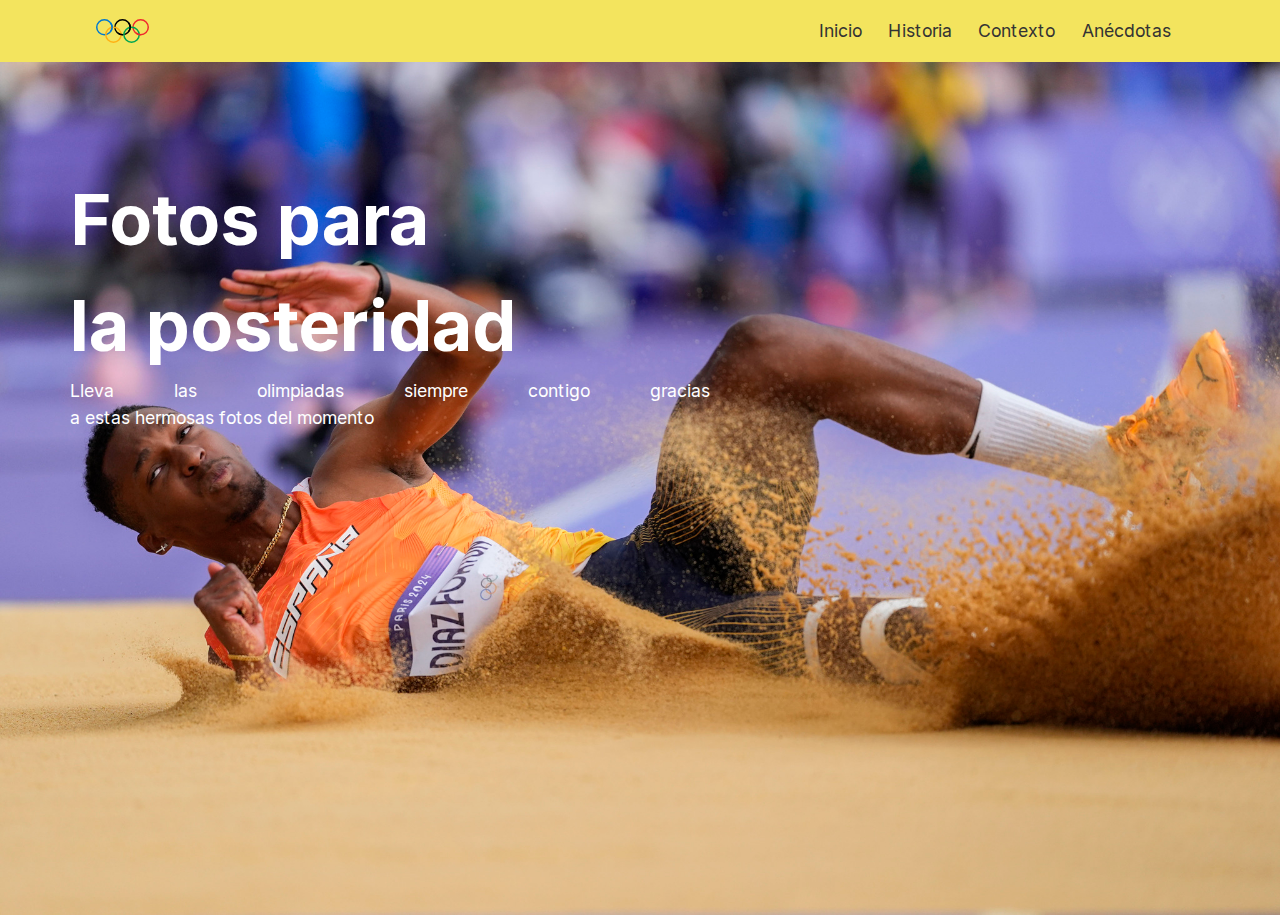
==== galeria.html @ 38e776f9 "a" ====
<!DOCTYPE html>
<html lang="es">

<head>

	<meta charset="utf-8">
	<meta name="viewport" content="width=device-width, initial-scale=1.0">

	<title>Tu empresa de control de plagas</title>
	<meta name="description" content="">

	<link href="./assets/img/favicon/favicon.svg" rel="icon">
	<link href="./assets/img/favicon/macos/favicon.png" rel="icon" type="image/png" sizes="32x32">
	<link href="./assets/img/favicon/macos/apple-touch-icon.png" rel="apple-touch-icon" sizes="180x180">

	<link href="./assets/fonts/public/inter/inter-regular.woff2" rel="preload" as="font" type="font/woff2" crossorigin>
	<link href="./assets/fonts/public/inter/inter-bold.woff2" rel="preload" as="font" type="font/woff2" crossorigin>

	<link href="./assets/css/common/reset.css" rel="preload stylesheet" as="style">
	<link href="./assets/css/common/fonts.css" rel="preload stylesheet" as="style">
	<link href="./assets/css/common/body.css" rel="preload stylesheet" as="style">
	<link href="./assets/css/common/layout.css" rel="preload stylesheet" as="style">
	<link href="./assets/css/common/main.css" rel="preload stylesheet" as="style">
	<link href="./assets/css/common/header.css" rel="preload stylesheet" as="style">
	<link href="./assets/css/galeria.css" rel="preload stylesheet" as="style">

</head>

<body>

	<!--
        MARK: HEADER
    -->

	<header>

		<a href="#main">Ir al contenido principal</a>

		<a href="./" tabindex="-1">
			<img src="./assets/img/logo-olimpiadas.svg" alt="">
		</a>

		<details>
			<summary aria-label="Menú de navegación">
				<svg viewBox="0 0 556 556">
					<path d="M0 277.66h555.187M0 30.91h555.187M0 525.844h555.187" />
				</svg>
				<svg viewBox="0 0 556 556">
					<path d="m24.336 24.336 506.648 506.648M530.984 24.336 24.336 530.984" />
				</svg>
			</summary>
		</details>

		<nav>
			<menu>
				<li><a href="./">Inicio</a></li>
				<li><a href="./historia.html">Historia</a></li>
				<li><a href="./quienes-somos.html">Contexto</a></li>
				<li><a href="./quienes-somos.html">Anécdotas</a></li>
			</menu>
		</nav>

	</header>

	<main id="main">

		<img src="./assets/img/galeria/private/original/arena.jpg" alt="">

		<div>

			<h2 id="mainRegion1">Fotos para la posteridad</h2>

			<p>Lleva las olimpiadas siempre contigo gracias a estas hermosas fotos del momento</p>

		</div>

	</main>

</body>

</html>
---- assets/css/common/fonts.css ----
@font-face {
	font-family: 'Inter';
	src: url('../../fonts/public/inter/inter-thin.woff2') format('woff2');
	font-weight: 100;
}

@font-face {
	font-family: 'Inter';
	src: url('../../fonts/public/inter/inter-extralight.woff2') format('woff2');
	font-weight: 200;
}

@font-face {
	font-family: 'Inter';
	src: url('../../fonts/public/inter/inter-light.woff2') format('woff2');
	font-weight: 300;
}

@font-face {
	font-family: 'Inter';
	src: url('../../fonts/public/inter/inter-regular.woff2') format('woff2');
}

@font-face {
	font-family: 'Inter';
	src: url('../../fonts/public/inter/inter-medium.woff2') format('woff2');
	font-weight: 500;
}

@font-face {
	font-family: 'Inter';
	src: url('../../fonts/public/inter/inter-semibold.woff2') format('woff2');
	font-weight: 600;
}

@font-face {
	font-family: 'Inter';
	src: url('../../fonts/public/inter/inter-bold.woff2') format('woff2');
	font-weight: bold;
}

@font-face {
	font-family: 'Inter';
	src: url('../../fonts/public/inter/inter-extrabold.woff2') format('woff2');
	font-weight: 800;
}

@font-face {
	font-family: 'Inter';
	src: url('../../fonts/public/inter/inter-black.woff2') format('woff2');
	font-weight: 900;
}
---- assets/css/common/body.css ----
html {
	--primary-bg: hsl(0, 0%, 95%);
	--secondary-bg: hsl(54, 86%, 66%);
	--background-text: hsl(from var(--secondary-bg) h calc(s) calc(l/1.25) / 1);
	--logo-color: #d6c278;
	--text: hsl(0, 0%, 20%);

	font: 1.1rem "Inter", sans-serif;
	color: var(--text);
	background-color: var(--primary-bg);
	scrollbar-color: var(--secondary-bg) var(--primary-bg);

	&:focus-visible {
		outline: var(--text) solid 4px;
	}

	:is(h1, h2, h3) {
		font-weight: bold;
		text-align: center;
		text-wrap: balance;
		hyphens: none;
		flex-basis: 100%;
		grid-column: 1/-1;
		column-span: all;
		/* line-height: initial; */
	}

	h2 {
		font-size: 1.35em;
	}

	li::marker {
		font-weight: bold;
	}

	strong {
		font-weight: bold;
	}

	@media screen and (541px <=width) {
		font-size: 1.25rem;

		h2 {
			font-size: 1.75em;
		}
	}

	@media screen and (925px <=width) {
		font-size: 1.1rem;

		h2 {
			font-size: 2em;
		}
	}

	@media screen and (1400px <=width) {
		font-size: 1.25rem;
	}

	@media screen and (1921px <=width) {
		font-size: 1vw;
	}
}
---- assets/css/common/layout.css ----
main {
	/* display: grid; */

	section {
		display: grid;
		gap: 2.5em 3.25em;
		padding: 2em 10vw;
		/* background-image: url('../../img/historia/private/original/ciudad-olimpia.jpg'); */
		/* border-bottom: 10px solid red; */
		/* box-shadow: 0 5px 5px 5px lightblue; */

		&:nth-of-type(odd) {
			/* background-color: hsl(42, 100%, 88%); */
			/* background-color: hsl(0, 0%, 95%); */
		}

		&:nth-of-type(even) {
			/* background-color: hsl(42, 100%, 94%); */
			/* background-color: hsl(0, 0%, 90%); */

		}
	}

	ul {
		display: grid;
		list-style: decimal inside;
		row-gap: 1em;
	}

	@media screen and (541px <=width) {
		/* padding: 6em 0; */
		/* gap: 6em 0; */

		ul {
			row-gap: 1.25em;
		}
	}

	@media screen and (925px <=width) {
		section {
			padding: 3em 7.5vw;
			grid-template-columns: repeat(3, 1fr);
		}
	}
}
---- assets/css/common/main.css ----
main {
	>div {
		position: relative;

		img {
			filter: brightness(50%);
		}
	}

	h1 {
		width: 100%;
		padding: 0 10vw;
		font-size: 1.75rem;
		color: var(--primary-bg);
		position: absolute;
		top: 50%;
		left: 50%;
		transform: translate(-50%, -50%);
		z-index: 1;
	}

	h3 {
		font-size: 1.25rem;
	}

	@media screen and (541px <=width) {
		h1 {
			font-size: 2.5rem;
			padding: 0 7.5vw;
		}
	}

	@media screen and (925px <=width) {
		h1 {
			font-size: 3.5rem;
		}

		h2 {
			text-align: left;
			/* display: inline-block; */
		}

		h3 {
			font-size: 1.5rem;
		}
	}
}
---- assets/css/common/header.css ----
header {
    position: sticky;
    top: 0;
    padding: 0.75rem 10vw;
    display: flex;
    justify-content: space-between;
    align-items: center;
    z-index: 2;
    background-color: var(--secondary-bg);
    /* box-shadow: 2px 2px 2px 2px rgb(226, 230, 173); */


    [href="#main"] {
        display: none;
    }

    >[href="./"] {
        width: 2rem;
        /* height: auto; */

        /* svg{
            width: 100%;
            height: auto;
        } */
    }

    >details {
        z-index: 2;
        width: 1.25rem;

        path {
            stroke: var(--text);
            stroke-width: 4rem;
        }

        &[open] {
            +nav {
                right: 0;
                visibility: initial;
            }

            svg {
                &:first-of-type {
                    display: none;
                }
            }
        }

        &:not([open]) {
            svg {
                &:last-of-type {
                    display: none;
                }
            }
        }

        summary {
            display: grid;

            &::-webkit-details-marker {
                display: none;
            }
        }
    }

    nav {
        position: fixed;
        top: 0;
        right: -100%;
        height: 100vh;
        padding-top: 4rem;
        background-color: inherit;
        visibility: hidden;
        transition-property: right, visibility;
        transition-duration: 0.7s;

        :is(summary, a) {
            padding: 0.35em 2em;
            display: list-item;
        }
    }

    @media screen and (541px <=width) {
        padding: 1.35rem 10vw;

        /* >[href="./"] {
            width: 2rem;
        } */

        >details {
            width: 1.5rem;
        }
    }

    @media screen and (925px <=width) {
        padding: 0.5rem 7.5vw;

        [href="#main"] {
            display: initial;
            position: absolute;
            top: -100%;

            &:focus {
                font-size: 1.5em;
                padding: 1em;
                top: 50vh;
                left: 50vw;
                transform: translate(-50%, -50%);
                background-color: inherit;
            }
        }

        >[href="./"] {
            width: 3rem;
        }

        >details {
            display: none;
        }

        nav {
            all: unset;

            menu {
                display: flex;
            }

            :is(summary, a) {
                padding: 0.5em 0.75em;
                transition: background-color 0.35s;
                border-radius: 0.2em;

                &:hover {
                    background-color: var(--background-text);
                }
            }

            ul {
                position: absolute;
                background-color: var(--secondary-bg);

                a {
                    padding: 0.5em 1em;
                }
            }
        }
    }
}
---- assets/css/galeria.css ----
main {
	@media screen and (925px <=width) {
		img {
			anchor-name: --img;
			/* height: 50%; */
		}

		div {
			max-width: 50%;
			font-size: 2em;
			color: white;
			position: absolute;
			position-anchor: --img;
			top: anchor(top);
			left: anchor(left);
			margin-left: 2em;
			margin-top: 3em;
		}

		p{
			font-size: 1rem;
			text-wrap: balance;
			hyphens: none;
		}


	}
}
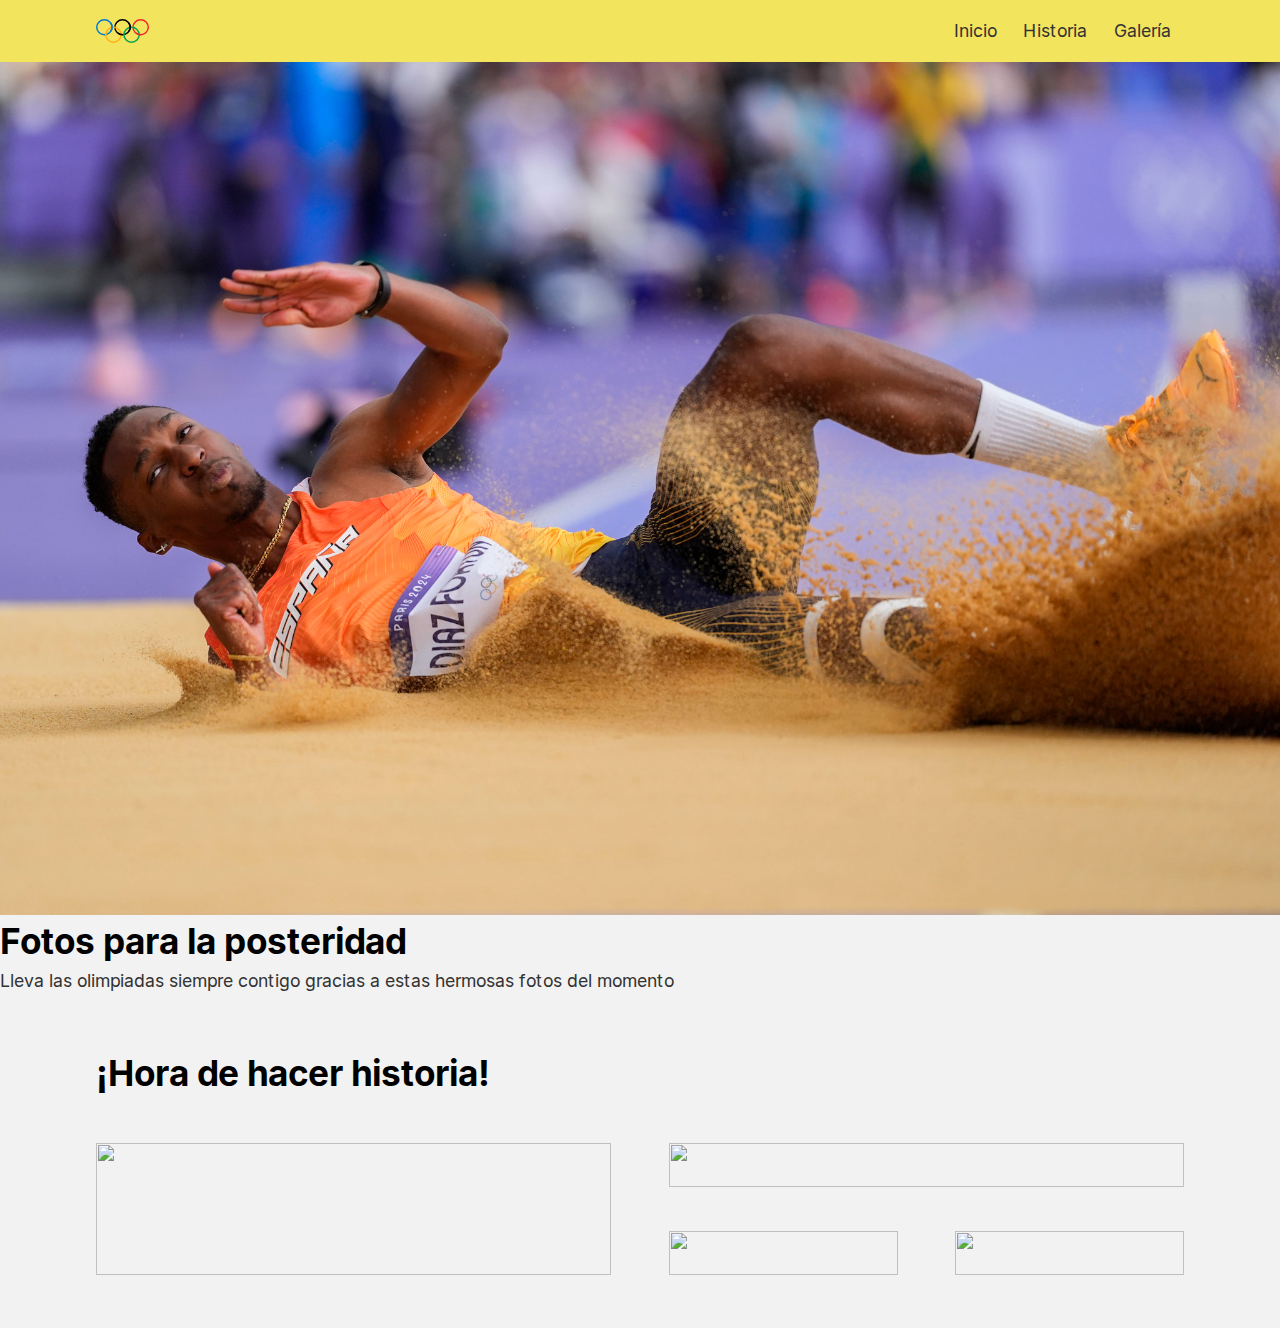
==== commit 70956f2d: "improvements" ====
--- a/galeria.html
+++ b/galeria.html
@@ -17,11 +17,11 @@
 	<link href="./assets/fonts/public/inter/inter-bold.woff2" rel="preload" as="font" type="font/woff2" crossorigin>
 
 	<link href="./assets/css/common/reset.css" rel="preload stylesheet" as="style">
-	<link href="./assets/css/common/fonts.css" rel="preload stylesheet" as="style">
-	<link href="./assets/css/common/body.css" rel="preload stylesheet" as="style">
-	<link href="./assets/css/common/layout.css" rel="preload stylesheet" as="style">
-	<link href="./assets/css/common/main.css" rel="preload stylesheet" as="style">
+	<link href="./assets/css/common/font-face.css" rel="preload stylesheet" as="style">
+	<link href="./assets/css/common/colors.css" rel="preload stylesheet" as="style">
+	<link href="./assets/css/common/text.css" rel="preload stylesheet" as="style">
 	<link href="./assets/css/common/header.css" rel="preload stylesheet" as="style">
+	<link href="./assets/css/common/main-layout.css" rel="preload stylesheet" as="style">
 	<link href="./assets/css/galeria.css" rel="preload stylesheet" as="style">
 
 </head>
@@ -55,8 +55,7 @@
 			<menu>
 				<li><a href="./">Inicio</a></li>
 				<li><a href="./historia.html">Historia</a></li>
-				<li><a href="./quienes-somos.html">Contexto</a></li>
-				<li><a href="./quienes-somos.html">Anécdotas</a></li>
+				<li><a href="./galeria.html">Galería</a></li>
 			</menu>
 		</nav>
 
@@ -74,6 +73,21 @@
 
 		</div>
 
+		<!--
+            MARK: SECTION 3
+        -->
+
+		<section aria-labelledby="mainRegion3">
+
+			<h2 id="mainRegion3">¡Hora de hacer historia!</h2>
+
+			<img src="./assets/img/inicio/private/aphoto/nadador.png" alt="">
+			<img src="./assets/img/inicio/private/aphoto/atleta.png" alt="">
+			<img src="./assets/img/inicio/private/aphoto/pesas.png" alt="">
+			<img src="./assets/img/inicio/private/aphoto/corredor.png" alt="">
+
+		</section>
+
 	</main>
 
 </body>
--- a/assets/css/common/font-face.css
+++ b/assets/css/common/font-face.css
@@ -0,0 +1,52 @@
+@font-face {
+	font-family: 'Inter';
+	src: url('../../fonts/public/inter/inter-thin.woff2') format('woff2');
+	font-weight: 100;
+}
+
+@font-face {
+	font-family: 'Inter';
+	src: url('../../fonts/public/inter/inter-extralight.woff2') format('woff2');
+	font-weight: 200;
+}
+
+@font-face {
+	font-family: 'Inter';
+	src: url('../../fonts/public/inter/inter-light.woff2') format('woff2');
+	font-weight: 300;
+}
+
+@font-face {
+	font-family: 'Inter';
+	src: url('../../fonts/public/inter/inter-regular.woff2') format('woff2');
+}
+
+@font-face {
+	font-family: 'Inter';
+	src: url('../../fonts/public/inter/inter-medium.woff2') format('woff2');
+	font-weight: 500;
+}
+
+@font-face {
+	font-family: 'Inter';
+	src: url('../../fonts/public/inter/inter-semibold.woff2') format('woff2');
+	font-weight: 600;
+}
+
+@font-face {
+	font-family: 'Inter';
+	src: url('../../fonts/public/inter/inter-bold.woff2') format('woff2');
+	font-weight: bold;
+}
+
+@font-face {
+	font-family: 'Inter';
+	src: url('../../fonts/public/inter/inter-extrabold.woff2') format('woff2');
+	font-weight: 800;
+}
+
+@font-face {
+	font-family: 'Inter';
+	src: url('../../fonts/public/inter/inter-black.woff2') format('woff2');
+	font-weight: 900;
+}--- a/assets/css/common/colors.css
+++ b/assets/css/common/colors.css
@@ -0,0 +1,32 @@
+html {
+	--primary-bg: hsl(0, 0%, 95%);
+	--secondary-bg: hsl(54, 86%, 66%);
+	--background-text: hsl(from var(--secondary-bg) h calc(s) calc(l/1.25) / 1);
+	--logo-color: #d6c278;
+	--text: hsl(0, 0%, 0%);
+	--text-light: hsl(0, 0%, 20%);
+
+	color: var(--text-light);
+	background-color: var(--primary-bg);
+	scrollbar-color: var(--secondary-bg) var(--primary-bg);
+}
+
+:focus-visible {
+	outline: var(--text) solid 4px;
+}
+
+h1 {
+	color: var(--primary-bg);
+}
+
+:is(h2, h3, strong) {
+	color: var(--text);
+}
+
+main {
+	>div {
+		img {
+			filter: brightness(50%);
+		}
+	}
+}--- a/assets/css/common/text.css
+++ b/assets/css/common/text.css
@@ -0,0 +1,70 @@
+html {
+	font: 1.1rem "Inter";
+
+	:is(h1, h2, h3) {
+		font-weight: bold;
+		text-align: center;
+		text-wrap: balance;
+		hyphens: none;
+		/* line-height: initial; */
+	}
+
+	h1 {
+		font-size: 2rem;
+	}
+
+	h2 {
+		font-size: 1.5rem;
+	}
+
+	h3 {
+		font-size: 1.25rem;
+	}
+
+	main {
+		ul {
+			list-style: decimal inside;
+		}
+	}
+
+	:is(li::marker, strong) {
+		font-weight: bold;
+	}
+
+	@media screen and (541px <=width) {
+		font-size: 1.25rem;
+
+		h1 {
+			font-size: 2.5rem;
+		}
+
+		h2 {
+			font-size: 1.75em;
+		}
+	}
+
+	@media screen and (925px <=width) {
+		font-size: 1.1rem;
+
+		h1 {
+			font-size: 3.5rem;
+		}
+
+		h2 {
+			font-size: 2em;
+			text-align: left;
+		}
+
+		h3 {
+			font-size: 1.5rem;
+		}
+	}
+
+	@media screen and (1400px <=width) {
+		font-size: 1.25rem;
+	}
+
+	@media screen and (1921px <=width) {
+		font-size: 1vw;
+	}
+}--- a/assets/css/common/header.css
+++ b/assets/css/common/header.css
@@ -9,19 +9,12 @@
     background-color: var(--secondary-bg);
     /* box-shadow: 2px 2px 2px 2px rgb(226, 230, 173); */
 
-
     [href="#main"] {
         display: none;
     }
 
     >[href="./"] {
         width: 2rem;
-        /* height: auto; */
-
-        /* svg{
-            width: 100%;
-            height: auto;
-        } */
     }
 
     >details {
@@ -74,7 +67,7 @@
         transition-property: right, visibility;
         transition-duration: 0.7s;
 
-        :is(summary, a) {
+        a {
             padding: 0.35em 2em;
             display: list-item;
         }
@@ -82,10 +75,6 @@
 
     @media screen and (541px <=width) {
         padding: 1.35rem 10vw;
-
-        /* >[href="./"] {
-            width: 2rem;
-        } */
 
         >details {
             width: 1.5rem;
@@ -125,7 +114,7 @@
                 display: flex;
             }
 
-            :is(summary, a) {
+            a {
                 padding: 0.5em 0.75em;
                 transition: background-color 0.35s;
                 border-radius: 0.2em;
@@ -134,15 +123,6 @@
                     background-color: var(--background-text);
                 }
             }
-
-            ul {
-                position: absolute;
-                background-color: var(--secondary-bg);
-
-                a {
-                    padding: 0.5em 1em;
-                }
-            }
         }
     }
 }--- a/assets/css/common/main-layout.css
+++ b/assets/css/common/main-layout.css
@@ -0,0 +1,49 @@
+main {
+	>div {
+		position: relative;
+	}
+
+	:is(h1, h2, h3) {
+		flex-basis: 100%;
+		grid-column: 1/-1;
+		column-span: all;
+	}
+
+	h1 {
+		width: 100%;
+		padding: 0 10vw;
+		position: absolute;
+		top: 50%;
+		left: 50%;
+		transform: translate(-50%, -50%);
+		z-index: 1;
+	}
+
+	section {
+		display: grid;
+		gap: 2.5em 3.25em;
+		padding: 2em 10vw;
+	}
+
+	ul {
+		display: grid;
+		row-gap: 1em;
+	}
+
+	@media screen and (541px <=width) {
+		h1 {
+			padding: 0 7.5vw;
+		}
+
+		ul {
+			row-gap: 1.25em;
+		}
+	}
+
+	@media screen and (925px <=width) {
+		section {
+			padding: 3em 7.5vw;
+			grid-template-columns: repeat(3, 1fr);
+		}
+	}
+}--- a/assets/css/galeria.css
+++ b/assets/css/galeria.css
@@ -1,8 +1,7 @@
 main {
 	@media screen and (925px <=width) {
-		img {
+		/* img {
 			anchor-name: --img;
-			/* height: 50%; */
 		}
 
 		div {
@@ -17,12 +16,44 @@
 			margin-top: 3em;
 		}
 
-		p{
+		p {
 			font-size: 1rem;
 			text-wrap: balance;
 			hyphens: none;
+		} */
+	}
+
+	@media screen and (925px <=width) {
+		section {
+			&:nth-of-type(1) {
+				grid-template-columns: repeat(4, 1fr);
+
+				grid-template-areas: "h2 h2 h2 h2"
+					"img1 img1 img2 img2"
+					"img1 img1 img2 img2"
+					"img1 img1 img3 img4"
+					"img1 img1 img3 img4";
+
+				img {
+					height: 100%;
+
+					&:nth-of-type(1) {
+						grid-area: img1;
+					}
+
+					&:nth-of-type(2) {
+						grid-area: img2;
+					}
+
+					&:nth-of-type(3) {
+						grid-area: img3;
+					}
+
+					&:nth-of-type(4) {
+						grid-area: img4;
+					}
+				}
+			}
 		}
-
-
 	}
 }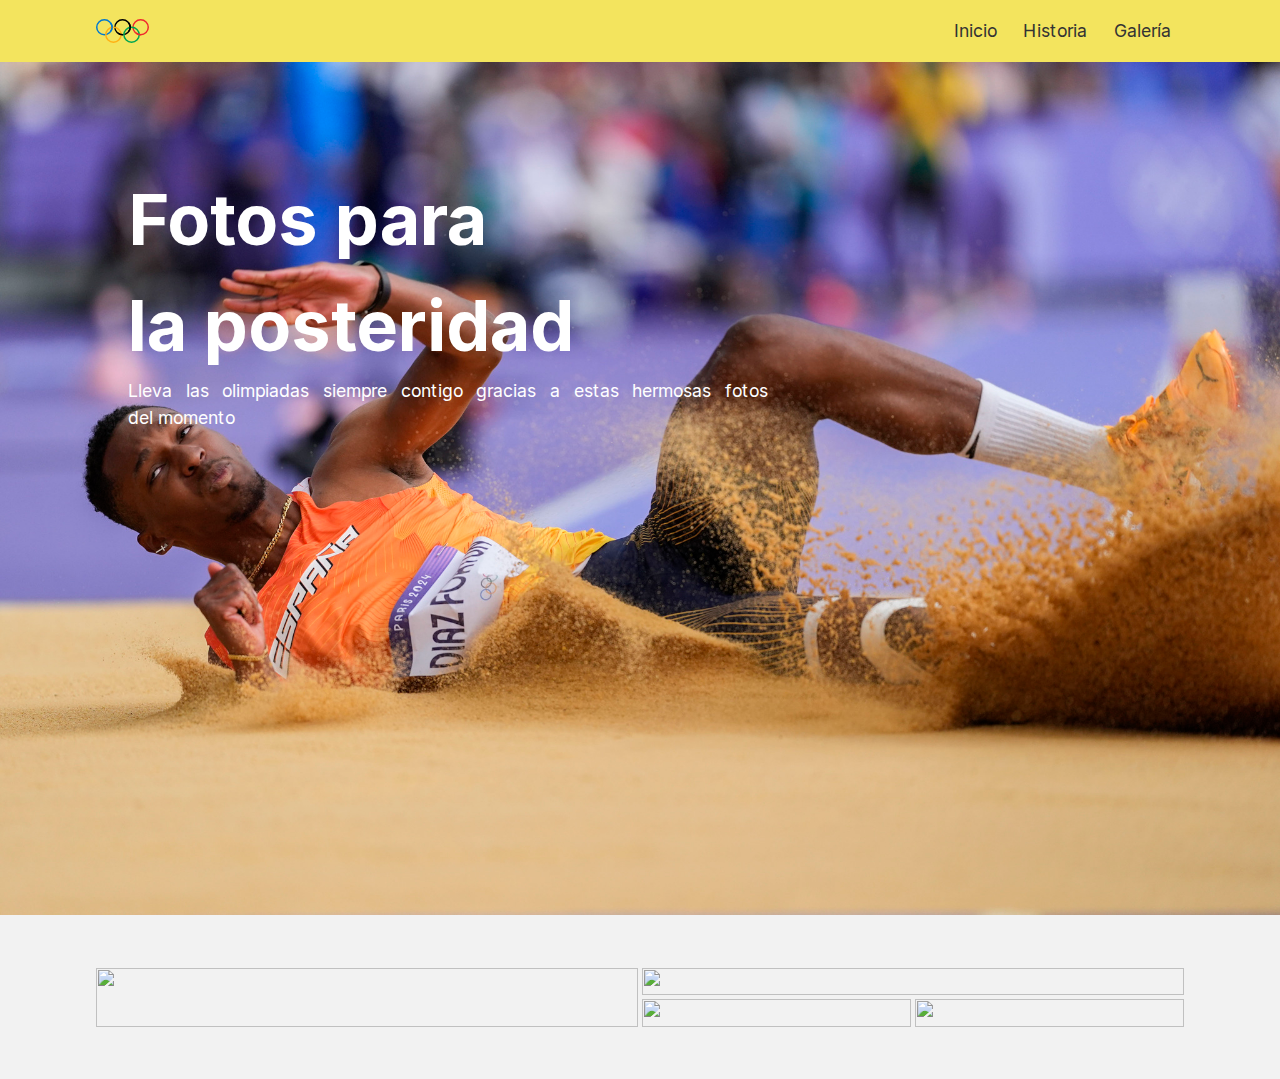
==== commit 892e3718: "fixed routes" ====
--- a/galeria.html
+++ b/galeria.html
@@ -74,17 +74,17 @@
 		</div>
 
 		<!--
-            MARK: SECTION 3
+            MARK: SECTION 1
         -->
 
-		<section aria-labelledby="mainRegion3">
+		<section aria-labelledby="mainRegion1">
 
-			<h2 id="mainRegion3">¡Hora de hacer historia!</h2>
+			<!-- <h2 id="mainRegion3">¡Hora de hacer historia!</h2> -->
 
-			<img src="./assets/img/inicio/private/aphoto/nadador.png" alt="">
-			<img src="./assets/img/inicio/private/aphoto/atleta.png" alt="">
-			<img src="./assets/img/inicio/private/aphoto/pesas.png" alt="">
-			<img src="./assets/img/inicio/private/aphoto/corredor.png" alt="">
+			<img src="./assets/img/galeria/private/aphoto/nadador.png" alt="">
+			<img src="./assets/img/galeria/private/aphoto/atleta.png" alt="">
+			<img src="./assets/img/galeria/private/aphoto/pesas.png" alt="">
+			<img src="./assets/img/galeria/private/aphoto/corredor.png" alt="">
 
 		</section>
 
--- a/assets/css/common/header.css
+++ b/assets/css/common/header.css
@@ -1,6 +1,4 @@
 header {
-    position: sticky;
-    top: 0;
     padding: 0.75rem 10vw;
     display: flex;
     justify-content: space-between;
@@ -18,11 +16,15 @@
     }
 
     >details {
+        svg {
+            width: 1rem;
+        }
+
         z-index: 2;
-        width: 1.25rem;
+        /* width: 1.25rem; */
 
         path {
-            stroke: var(--text);
+            stroke: currentColor;
             stroke-width: 4rem;
         }
 
@@ -48,11 +50,18 @@
         }
 
         summary {
-            display: grid;
+            display: flex;
+            column-gap: 0.5em;
 
             &::-webkit-details-marker {
                 display: none;
             }
+
+            /* &::before{
+                content: "Menú";
+            } */
+
+
         }
     }
 
@@ -76,9 +85,9 @@
     @media screen and (541px <=width) {
         padding: 1.35rem 10vw;
 
-        >details {
+        /* >details {
             width: 1.5rem;
-        }
+        } */
     }
 
     @media screen and (925px <=width) {
--- a/assets/css/galeria.css
+++ b/assets/css/galeria.css
@@ -1,7 +1,11 @@
 main {
 	@media screen and (925px <=width) {
-		/* img {
+		>img {
 			anchor-name: --img;
+		}
+
+		div h2 {
+			color: white;
 		}
 
 		div {
@@ -12,27 +16,28 @@
 			position-anchor: --img;
 			top: anchor(top);
 			left: anchor(left);
-			margin-left: 2em;
+			margin-left: 10vw;
 			margin-top: 3em;
 		}
 
 		p {
 			font-size: 1rem;
-			text-wrap: balance;
+			/* text-wrap: balance; */
 			hyphens: none;
-		} */
+		}
 	}
 
 	@media screen and (925px <=width) {
 		section {
 			&:nth-of-type(1) {
-				grid-template-columns: repeat(4, 1fr);
+				grid-template-columns: repeat(12, 1fr);
+				gap: 0.25rem;
 
-				grid-template-areas: "h2 h2 h2 h2"
-					"img1 img1 img2 img2"
-					"img1 img1 img2 img2"
-					"img1 img1 img3 img4"
-					"img1 img1 img3 img4";
+				grid-template-areas:
+					"img1 img1 img1 img1 img1 img1 img2 img2 img2 img2 img2 img2"
+					"img1 img1 img1 img1 img1 img1 img2 img2 img2 img2 img2 img2"
+					"img1 img1 img1 img1 img1 img1 img3 img3 img3 img4 img4 img4"
+					"img1 img1 img1 img1 img1 img1 img3 img3 img3 img4 img4 img4";
 
 				img {
 					height: 100%;
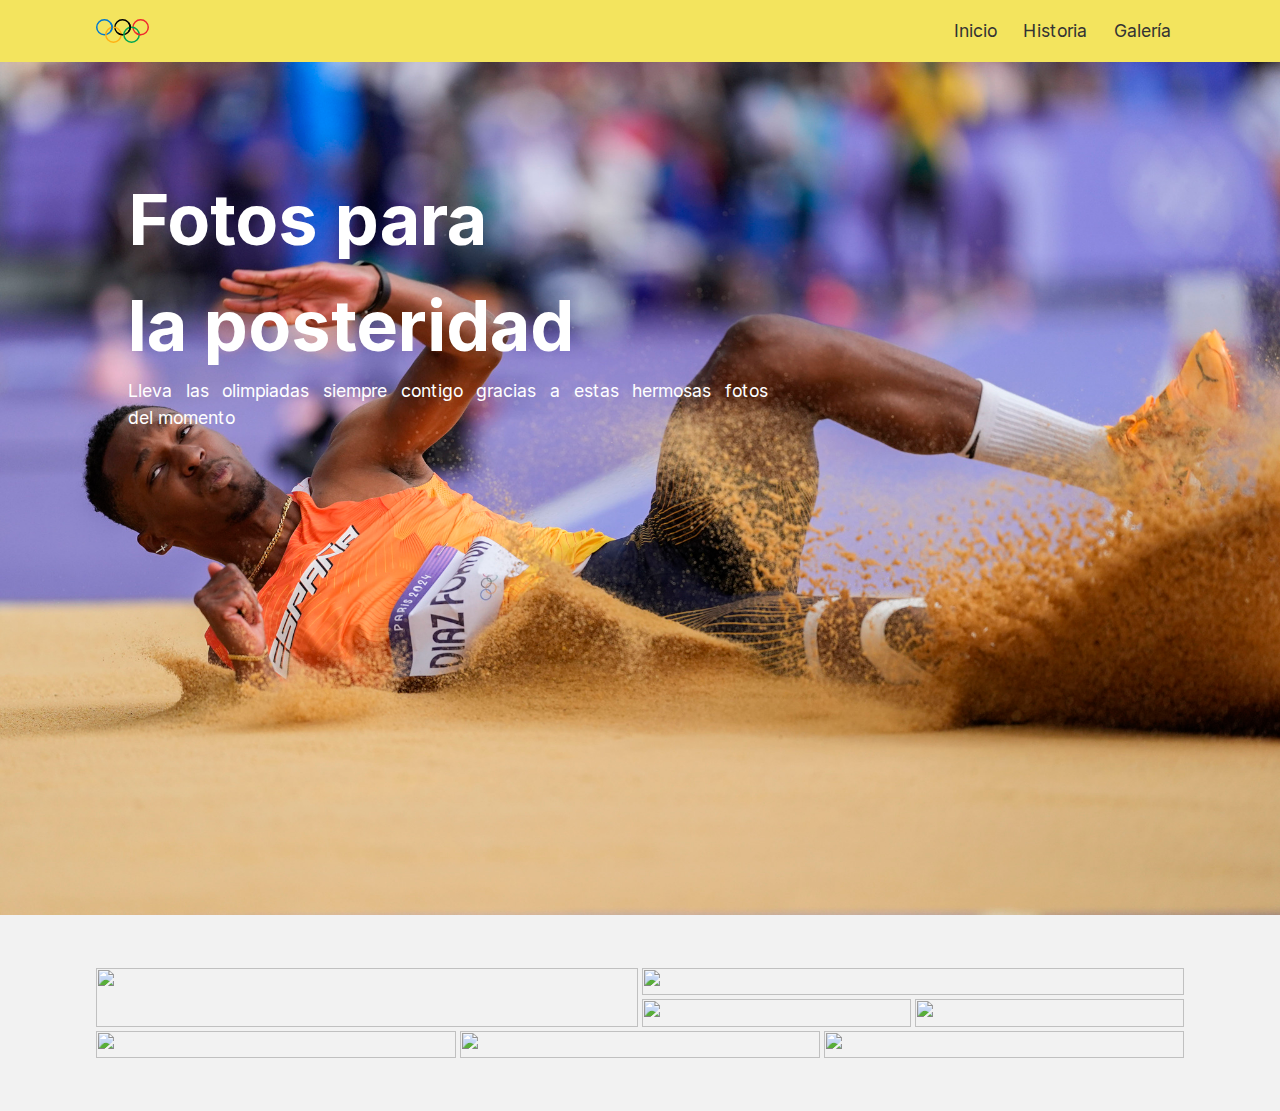
==== commit 06cce962: "Gallery success" ====
--- a/galeria.html
+++ b/galeria.html
@@ -85,6 +85,9 @@
 			<img src="./assets/img/galeria/private/aphoto/atleta.png" alt="">
 			<img src="./assets/img/galeria/private/aphoto/pesas.png" alt="">
 			<img src="./assets/img/galeria/private/aphoto/corredor.png" alt="">
+			<img src="./assets/img/galeria/private/aphoto/corredor2.png" alt="">
+			<img src="./assets/img/galeria/private/aphoto/saltadora.png" alt="">
+			<img src="./assets/img/galeria/private/aphoto/equipo-victoria.png" alt="">
 
 		</section>
 
--- a/assets/css/galeria.css
+++ b/assets/css/galeria.css
@@ -37,7 +37,8 @@
 					"img1 img1 img1 img1 img1 img1 img2 img2 img2 img2 img2 img2"
 					"img1 img1 img1 img1 img1 img1 img2 img2 img2 img2 img2 img2"
 					"img1 img1 img1 img1 img1 img1 img3 img3 img3 img4 img4 img4"
-					"img1 img1 img1 img1 img1 img1 img3 img3 img3 img4 img4 img4";
+					"img1 img1 img1 img1 img1 img1 img3 img3 img3 img4 img4 img4"
+					"img5 img5 img5 img5 img6 img6 img6 img6 img7 img7 img7 img7";
 
 				img {
 					height: 100%;
@@ -57,6 +58,18 @@
 					&:nth-of-type(4) {
 						grid-area: img4;
 					}
+
+					&:nth-of-type(5) {
+						grid-area: img5;
+					}
+
+					&:nth-of-type(6) {
+						grid-area: img6;
+					}
+
+					&:nth-of-type(7) {
+						grid-area: img7;
+					}
 				}
 			}
 		}
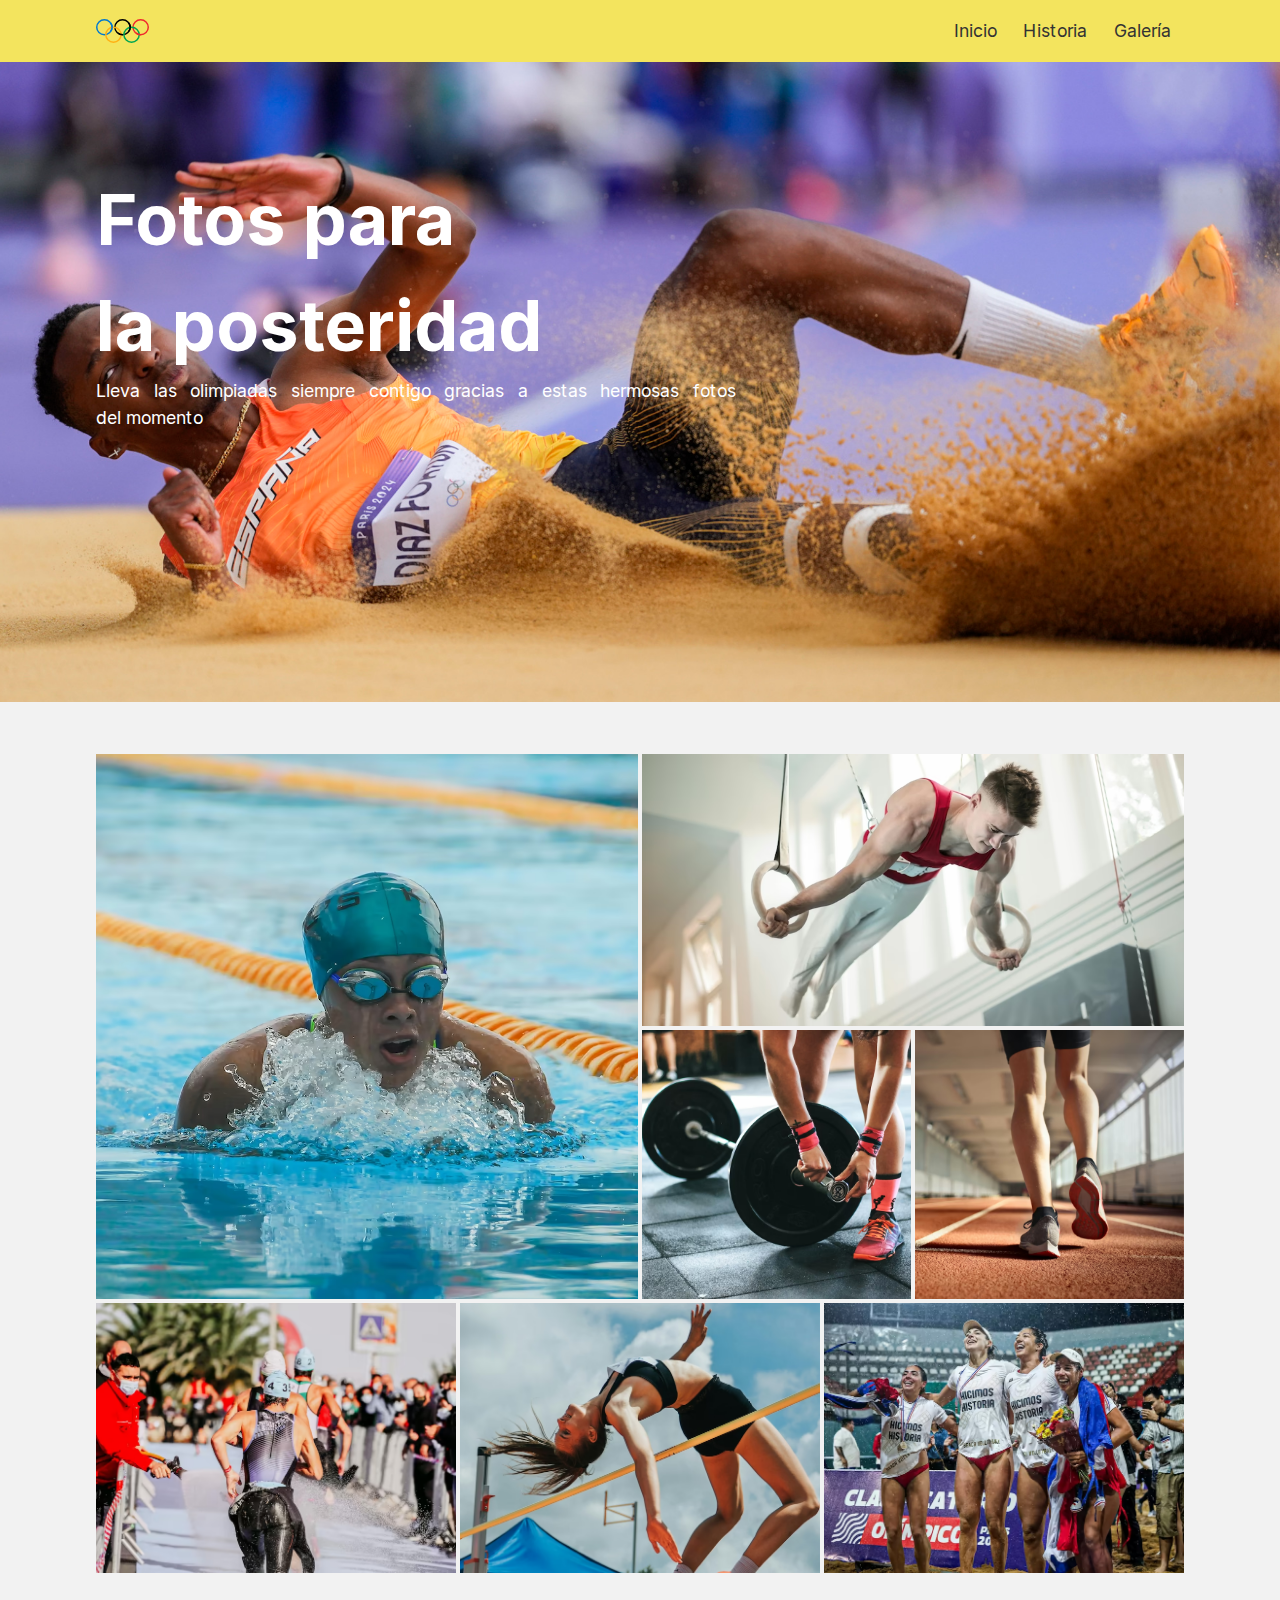
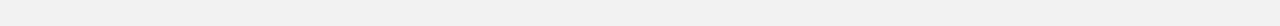
==== commit 9475e74b: "Progress" ====
--- a/galeria.html
+++ b/galeria.html
@@ -63,7 +63,7 @@
 
 	<main id="main">
 
-		<img src="./assets/img/galeria/private/original/arena.jpg" alt="">
+		<img src="./assets/img/galeria/private/aphoto/arena.png" alt="">
 
 		<div>
 
@@ -81,13 +81,52 @@
 
 			<!-- <h2 id="mainRegion3">¡Hora de hacer historia!</h2> -->
 
-			<img src="./assets/img/galeria/private/aphoto/nadador.png" alt="">
-			<img src="./assets/img/galeria/private/aphoto/atleta.png" alt="">
-			<img src="./assets/img/galeria/private/aphoto/pesas.png" alt="">
-			<img src="./assets/img/galeria/private/aphoto/corredor.png" alt="">
-			<img src="./assets/img/galeria/private/aphoto/corredor2.png" alt="">
-			<img src="./assets/img/galeria/private/aphoto/saltadora.png" alt="">
-			<img src="./assets/img/galeria/private/aphoto/equipo-victoria.png" alt="">
+			<picture>
+				<source srcset="./assets/img/galeria/public/avif/nadador-1x1.avif" type="image/avif">
+				<img src="./assets/img/galeria/public/webp/nadador-1x1.webp" alt="image-alt" width="" height="" loading="lazy">
+			</picture>
+
+			<picture>
+				<source srcset="./assets/img/galeria/public/avif/atleta-1x1.avif" type="image/avif" media="(max-width: 925px)">
+				<source srcset="./assets/img/galeria/public/avif/atleta-2x1.avif" type="image/avif" media="(min-width: 926px)">
+				<img src="./assets/img/galeria/public/webp/atleta-2x1.webp" alt="image-alt" width="" height="" loading="lazy">
+			</picture>
+
+			<picture>
+				<source srcset="./assets/img/galeria/public/avif/pesas-1x1.avif" type="image/avif">
+				<img src="./assets/img/galeria/public/webp/pesas-1x1.webp" alt="image-alt" width="" height="" loading="lazy">
+			</picture>
+
+			<picture>
+				<source srcset="./assets/img/galeria/public/avif/corredor-1x1.avif" type="image/avif">
+				<img src="./assets/img/galeria/public/webp/corredor-1x1.webp" alt="image-alt" width="" height="" loading="lazy">
+			</picture>
+
+			<picture>
+				<source srcset="./assets/img/galeria/public/avif/corredor2-4x3.avif" type="image/avif">
+				<img src="./assets/img/galeria/public/webp/corredor2-4x3.webp" alt="image-alt" width="" height="" loading="lazy">
+			</picture>
+
+			<picture>
+				<source srcset="./assets/img/galeria/public/avif/saltadora-4x3.avif" type="image/avif">
+				<img src="./assets/img/galeria/public/webp/saltadora-4x3.webp" alt="image-alt" width="" height="" loading="lazy">
+			</picture>
+
+			<picture>
+				<source srcset="./assets/img/galeria/public/avif/equipo-victoria-4x3.avif" type="image/avif">
+				<img src="./assets/img/galeria/public/webp/equipo-victoria-4x3.webp" alt="image-alt" width="" height="" loading="lazy">
+			</picture>
+
+
+
+
+			<!-- <img src="./assets/img/galeria/private/aphoto/nadador-1x1.png" alt="">
+			<img src="./assets/img/galeria/private/aphoto/atleta-2x1.png" alt="">
+			<img src="./assets/img/galeria/private/aphoto/pesas-1x1.png" alt="">
+			<img src="./assets/img/galeria/private/aphoto/corredor-1x1.png" alt="">
+			<img src="./assets/img/galeria/private/aphoto/corredor2-4x3.png" alt="">
+			<img src="./assets/img/galeria/private/aphoto/saltadora-4x3.png" alt="">
+			<img src="./assets/img/galeria/private/aphoto/equipo-victoria-4x3.png" alt=""> -->
 
 		</section>
 
--- a/assets/css/galeria.css
+++ b/assets/css/galeria.css
@@ -16,7 +16,7 @@
 			position-anchor: --img;
 			top: anchor(top);
 			left: anchor(left);
-			margin-left: 10vw;
+			margin-left: 7.5vw;
 			margin-top: 3em;
 		}
 
@@ -42,7 +42,9 @@
 
 				img {
 					height: 100%;
+				}
 
+				picture {
 					&:nth-of-type(1) {
 						grid-area: img1;
 					}
@@ -74,4 +76,5 @@
 			}
 		}
 	}
+}
 }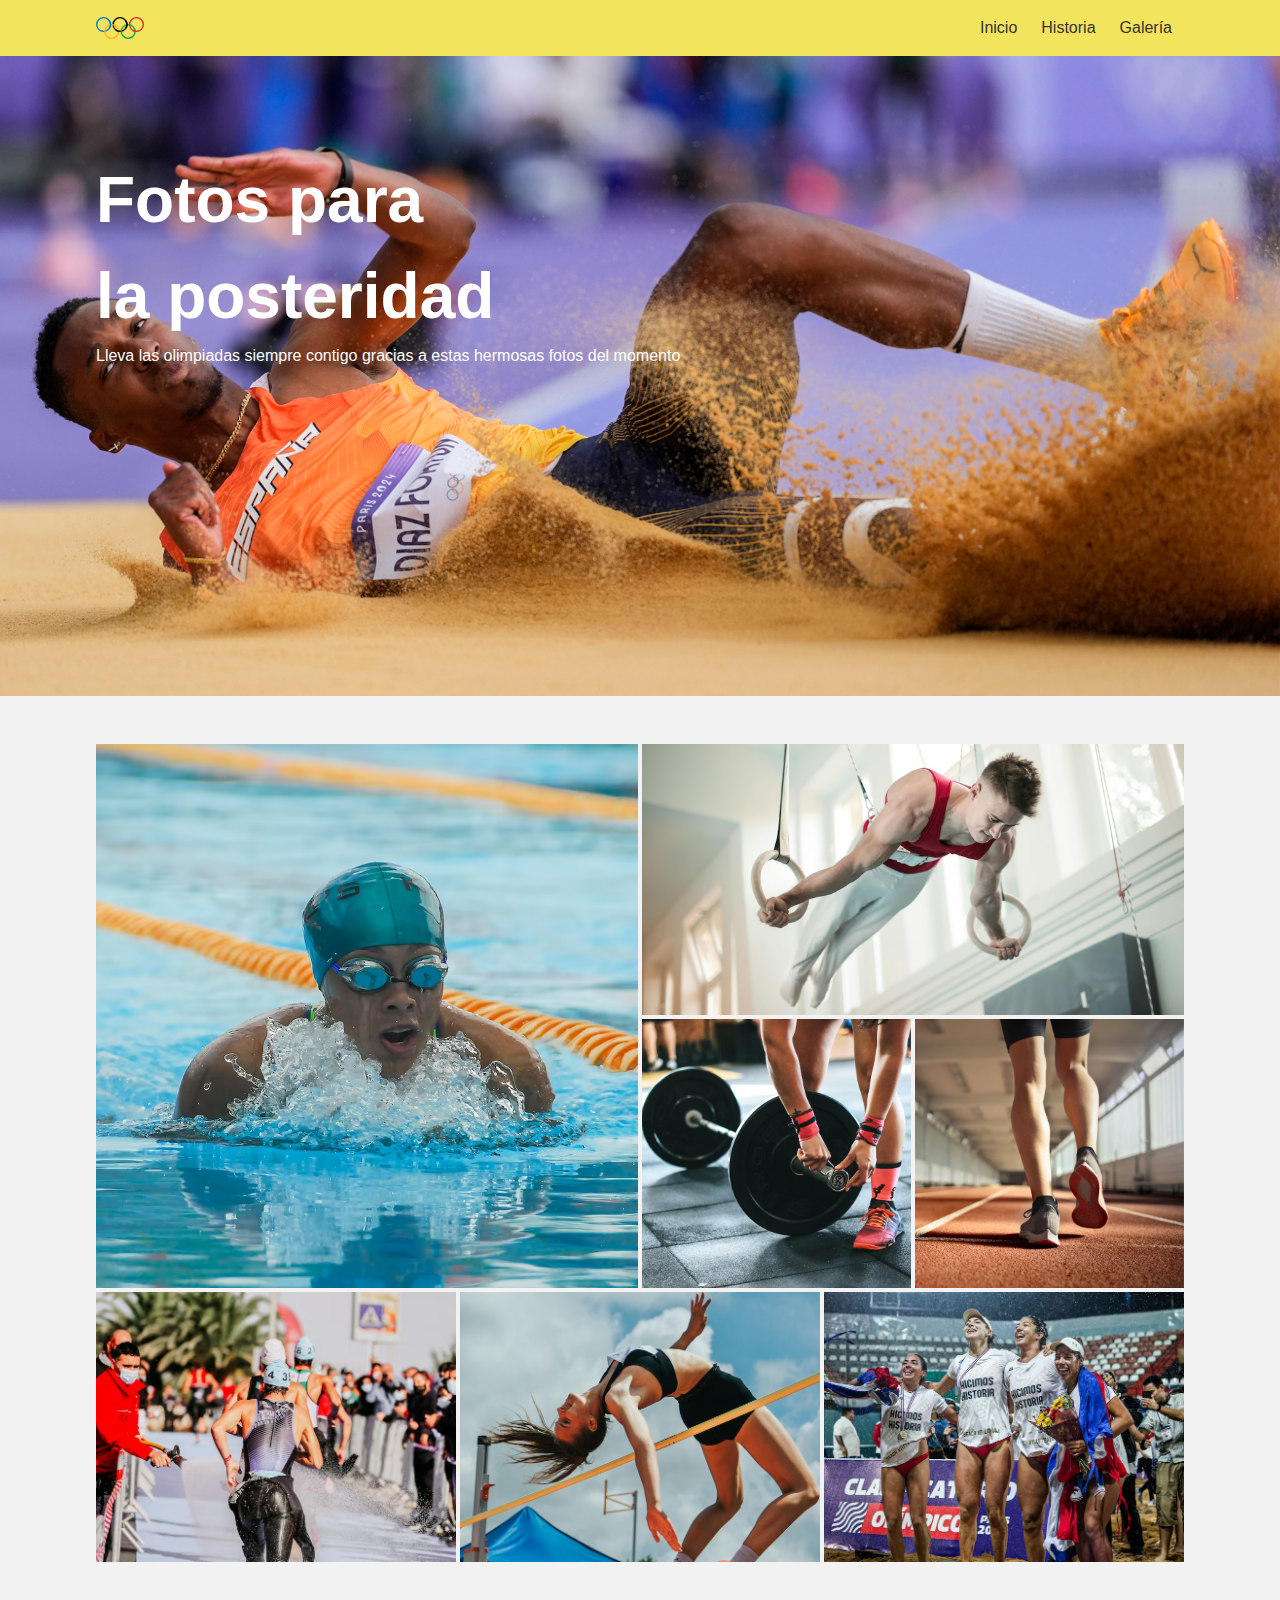
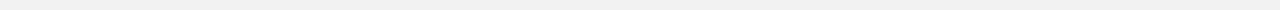
==== commit dedb685a: "a" ====
--- a/galeria.html
+++ b/galeria.html
@@ -40,7 +40,7 @@
 			<img src="./assets/img/logo-olimpiadas.svg" alt="">
 		</a>
 
-		<details>
+		<!-- <details>
 			<summary aria-label="Menú de navegación">
 				<svg viewBox="0 0 556 556">
 					<path d="M0 277.66h555.187M0 30.91h555.187M0 525.844h555.187" />
@@ -49,7 +49,7 @@
 					<path d="m24.336 24.336 506.648 506.648M530.984 24.336 24.336 530.984" />
 				</svg>
 			</summary>
-		</details>
+		</details> -->
 
 		<nav>
 			<menu>
--- a/assets/css/common/colors.css
+++ b/assets/css/common/colors.css
@@ -29,4 +29,8 @@
 			filter: brightness(50%);
 		}
 	}
+
+	/* section {
+		box-shadow: 2px 2px 2px 2px rgb(226, 230, 173);
+	} */
 }--- a/assets/css/common/text.css
+++ b/assets/css/common/text.css
@@ -1,5 +1,5 @@
 html {
-	font: 1.1rem "Inter";
+	/* font: 1.1rem; */
 
 	:is(h1, h2, h3) {
 		font-weight: bold;
@@ -32,7 +32,7 @@
 	}
 
 	@media screen and (541px <=width) {
-		font-size: 1.25rem;
+		/* font-size: 1.25rem; */
 
 		h1 {
 			font-size: 2.5rem;
@@ -44,7 +44,7 @@
 	}
 
 	@media screen and (925px <=width) {
-		font-size: 1.1rem;
+		/* font-size: 0.85rem; */
 
 		h1 {
 			font-size: 3.5rem;
@@ -60,7 +60,7 @@
 		}
 	}
 
-	@media screen and (1400px <=width) {
+	@media screen and (1700px <=width) {
 		font-size: 1.25rem;
 	}
 
--- a/assets/css/common/header.css
+++ b/assets/css/common/header.css
@@ -15,79 +15,19 @@
         width: 2rem;
     }
 
-    >details {
-        svg {
-            width: 1rem;
+    nav {
+        menu {
+            display: flex;
         }
 
-        z-index: 2;
-        /* width: 1.25rem; */
-
-        path {
-            stroke: currentColor;
-            stroke-width: 4rem;
-        }
-
-        &[open] {
-            +nav {
-                right: 0;
-                visibility: initial;
-            }
-
-            svg {
-                &:first-of-type {
-                    display: none;
-                }
-            }
-        }
-
-        &:not([open]) {
-            svg {
-                &:last-of-type {
-                    display: none;
-                }
-            }
-        }
-
-        summary {
-            display: flex;
-            column-gap: 0.5em;
-
-            &::-webkit-details-marker {
-                display: none;
-            }
-
-            /* &::before{
-                content: "Menú";
-            } */
-
-
-        }
-    }
-
-    nav {
-        position: fixed;
-        top: 0;
-        right: -100%;
-        height: 100vh;
-        padding-top: 4rem;
-        background-color: inherit;
-        visibility: hidden;
-        transition-property: right, visibility;
-        transition-duration: 0.7s;
-
         a {
-            padding: 0.35em 2em;
+            padding: 0.35em 0.75em;
             display: list-item;
         }
     }
 
     @media screen and (541px <=width) {
         padding: 1.35rem 10vw;
-
-        /* >details {
-            width: 1.5rem;
-        } */
     }
 
     @media screen and (925px <=width) {
@@ -112,12 +52,7 @@
             width: 3rem;
         }
 
-        >details {
-            display: none;
-        }
-
         nav {
-            all: unset;
 
             menu {
                 display: flex;
--- a/assets/css/common/main-layout.css
+++ b/assets/css/common/main-layout.css
@@ -43,6 +43,13 @@
 	@media screen and (925px <=width) {
 		section {
 			padding: 3em 7.5vw;
+			grid-template-columns: repeat(2, 1fr);
+			gap: 1.75em 4.25em;
+		}
+	}
+
+	@media screen and (1366px <=width) {
+		section {
 			grid-template-columns: repeat(3, 1fr);
 		}
 	}
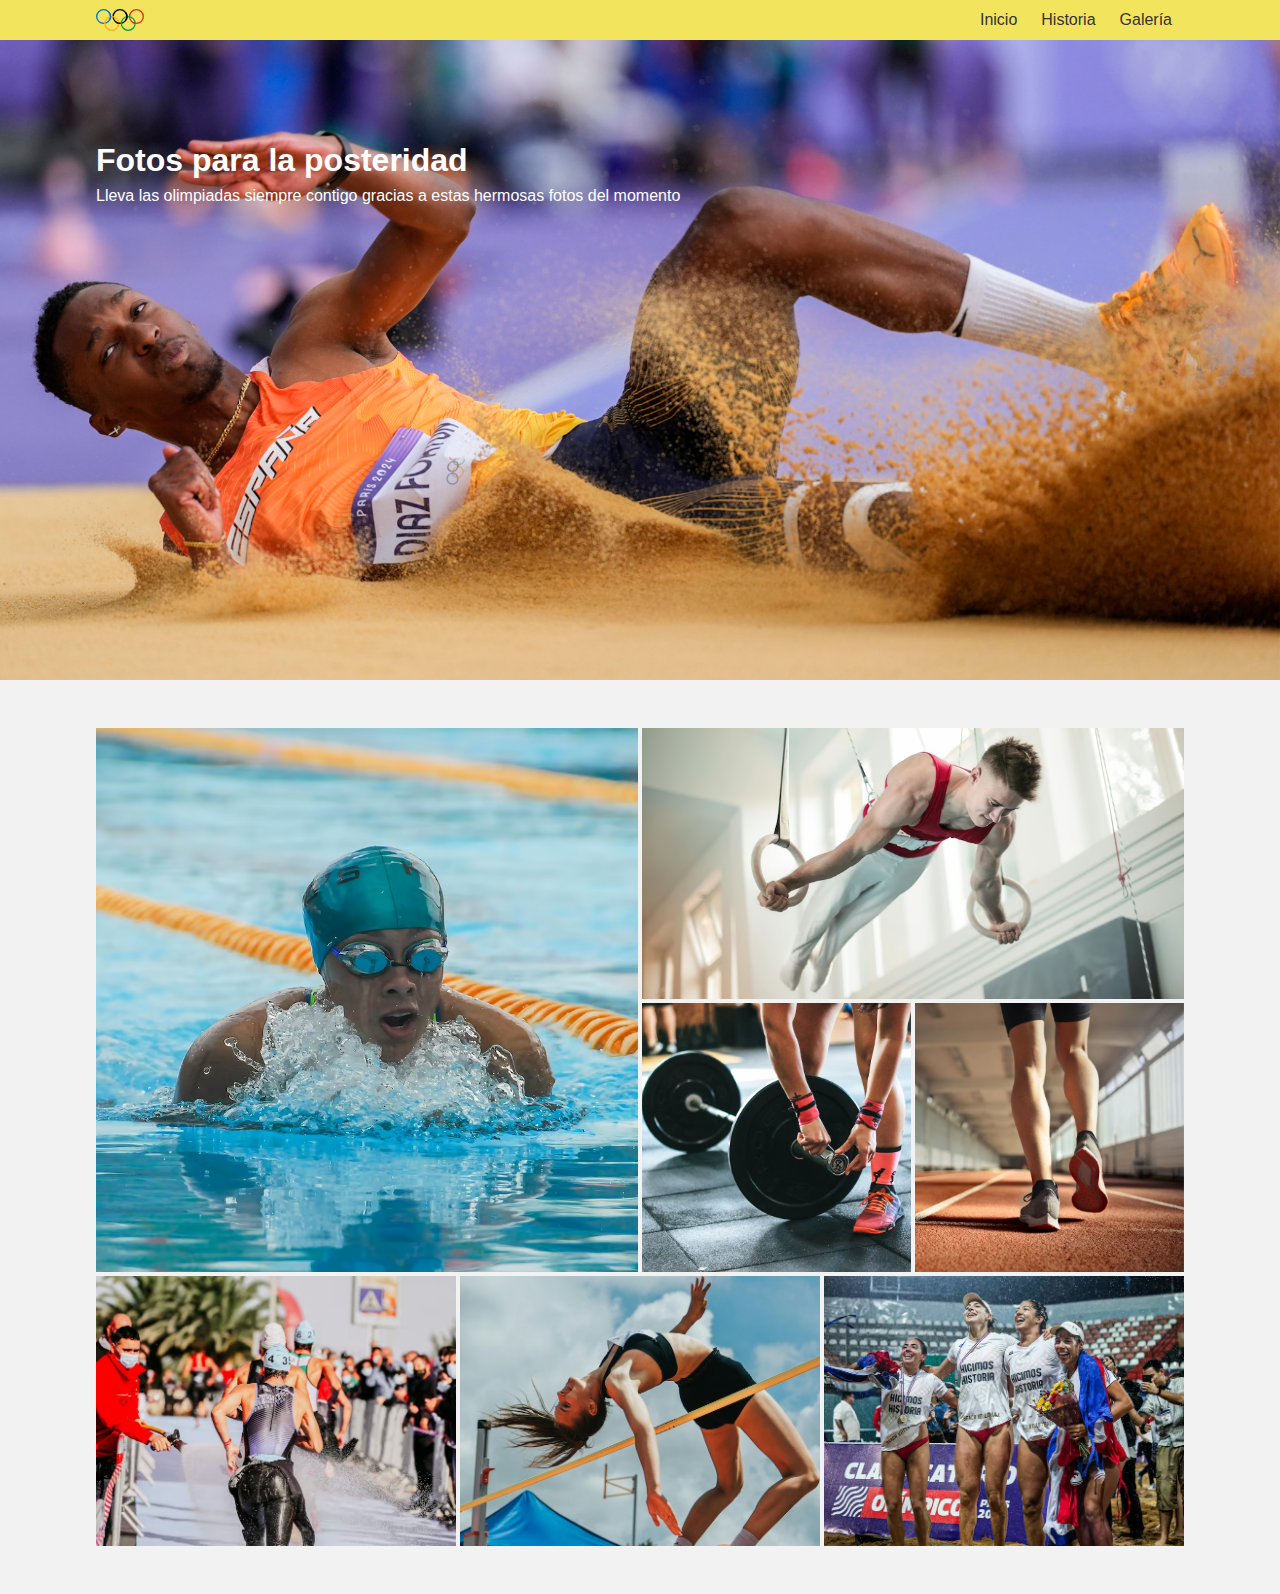
==== commit 407139e6: "a" ====
--- a/galeria.html
+++ b/galeria.html
@@ -13,11 +13,7 @@
 	<link href="./assets/img/favicon/macos/favicon.png" rel="icon" type="image/png" sizes="32x32">
 	<link href="./assets/img/favicon/macos/apple-touch-icon.png" rel="apple-touch-icon" sizes="180x180">
 
-	<link href="./assets/fonts/public/inter/inter-regular.woff2" rel="preload" as="font" type="font/woff2" crossorigin>
-	<link href="./assets/fonts/public/inter/inter-bold.woff2" rel="preload" as="font" type="font/woff2" crossorigin>
-
 	<link href="./assets/css/common/reset.css" rel="preload stylesheet" as="style">
-	<link href="./assets/css/common/font-face.css" rel="preload stylesheet" as="style">
 	<link href="./assets/css/common/colors.css" rel="preload stylesheet" as="style">
 	<link href="./assets/css/common/text.css" rel="preload stylesheet" as="style">
 	<link href="./assets/css/common/header.css" rel="preload stylesheet" as="style">
--- a/assets/css/common/text.css
+++ b/assets/css/common/text.css
@@ -1,6 +1,4 @@
 html {
-	/* font: 1.1rem; */
-
 	:is(h1, h2, h3) {
 		font-weight: bold;
 		text-align: center;
@@ -10,15 +8,11 @@
 	}
 
 	h1 {
-		font-size: 2rem;
+		font-size: 2.5rem;
 	}
 
 	h2 {
-		font-size: 1.5rem;
-	}
-
-	h3 {
-		font-size: 1.25rem;
+		font-size: 2rem;
 	}
 
 	main {
@@ -31,33 +25,33 @@
 		font-weight: bold;
 	}
 
-	@media screen and (541px <=width) {
-		/* font-size: 1.25rem; */
+	@media screen and (801px <=width) {
+		font-size: 1.2rem;
 
 		h1 {
-			font-size: 2.5rem;
+			font-size: 3rem;
 		}
 
-		h2 {
-			font-size: 1.75em;
-		}
+		/* h2 {
+			font-size: 2rem;
+		} */
 	}
 
-	@media screen and (925px <=width) {
-		/* font-size: 0.85rem; */
+	@media screen and (1024px <=width) {
+		font-size: 0.9rem;
 
 		h1 {
 			font-size: 3.5rem;
 		}
 
 		h2 {
-			font-size: 2em;
+			/* font-size: 2rem; */
 			text-align: left;
 		}
+	}
 
-		h3 {
-			font-size: 1.5rem;
-		}
+	@media screen and (1280px <=width) {
+		font-size: 1rem;
 	}
 
 	@media screen and (1700px <=width) {
--- a/assets/css/common/header.css
+++ b/assets/css/common/header.css
@@ -22,15 +22,14 @@
 
         a {
             padding: 0.35em 0.75em;
-            display: list-item;
         }
     }
 
-    @media screen and (541px <=width) {
+    /* @media screen and (700px <=width) {
         padding: 1.35rem 10vw;
-    }
+    } */
 
-    @media screen and (925px <=width) {
+    @media screen and (1024px <=width) {
         padding: 0.5rem 7.5vw;
 
         [href="#main"] {
@@ -53,11 +52,6 @@
         }
 
         nav {
-
-            menu {
-                display: flex;
-            }
-
             a {
                 padding: 0.5em 0.75em;
                 transition: background-color 0.35s;
--- a/assets/css/common/main-layout.css
+++ b/assets/css/common/main-layout.css
@@ -21,7 +21,7 @@
 
 	section {
 		display: grid;
-		gap: 2.5em 3.25em;
+		gap: 2rem 3.25rem;
 		padding: 2em 10vw;
 	}
 
@@ -30,27 +30,15 @@
 		row-gap: 1em;
 	}
 
-	@media screen and (541px <=width) {
+	@media screen and (1024px <=width) {
 		h1 {
 			padding: 0 7.5vw;
 		}
 
-		ul {
-			row-gap: 1.25em;
-		}
-	}
-
-	@media screen and (925px <=width) {
 		section {
 			padding: 3em 7.5vw;
-			grid-template-columns: repeat(2, 1fr);
-			gap: 1.75em 4.25em;
-		}
-	}
-
-	@media screen and (1366px <=width) {
-		section {
 			grid-template-columns: repeat(3, 1fr);
+			gap: 1.75em 3em;
 		}
 	}
 }--- a/assets/css/galeria.css
+++ b/assets/css/galeria.css
@@ -1,5 +1,5 @@
 main {
-	@media screen and (925px <=width) {
+	@media screen and (1024px <=width) {
 		>img {
 			anchor-name: --img;
 		}
@@ -27,7 +27,7 @@
 		}
 	}
 
-	@media screen and (925px <=width) {
+	@media screen and (1024px <=width) {
 		section {
 			&:nth-of-type(1) {
 				grid-template-columns: repeat(12, 1fr);
@@ -76,5 +76,4 @@
 			}
 		}
 	}
-}
 }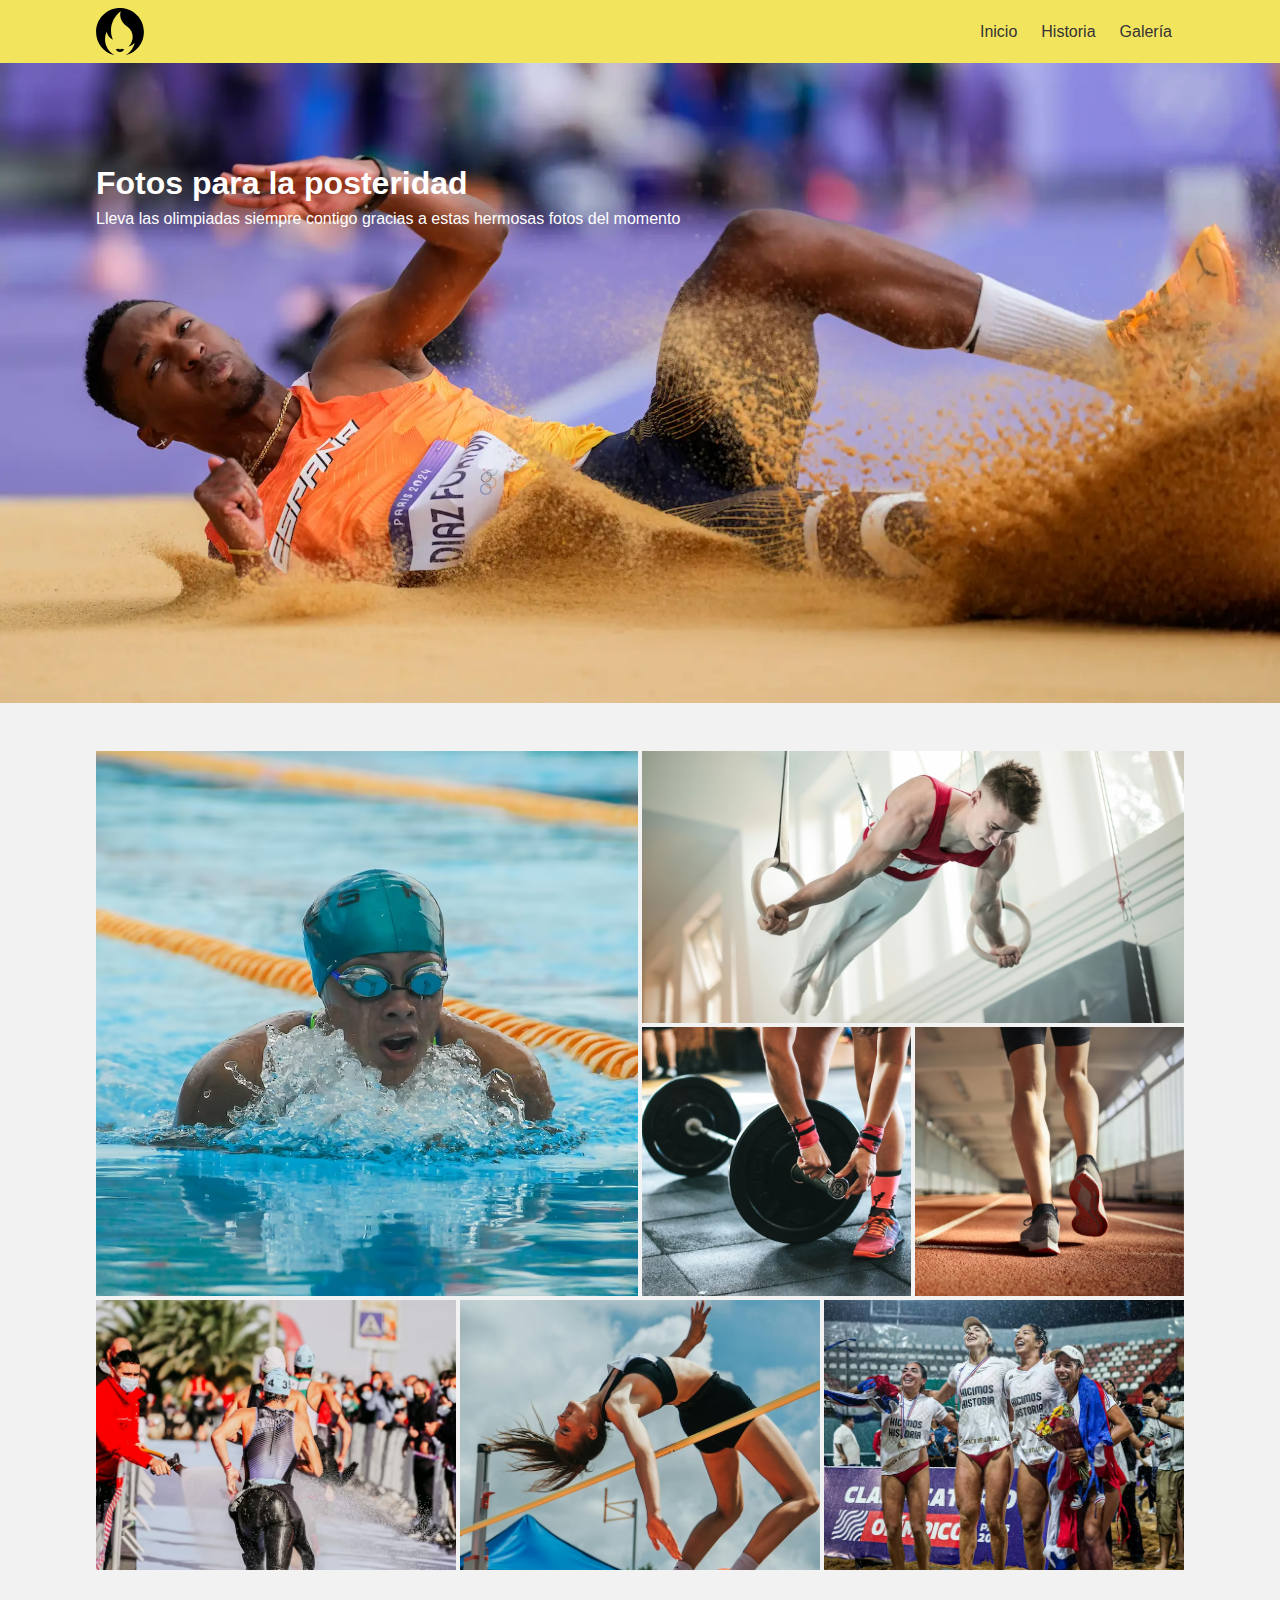
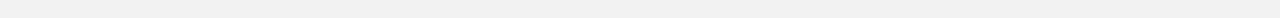
==== commit 9683ac24: "a" ====
--- a/galeria.html
+++ b/galeria.html
@@ -33,7 +33,9 @@
 		<a href="#main">Ir al contenido principal</a>
 
 		<a href="./" tabindex="-1">
-			<img src="./assets/img/logo-olimpiadas.svg" alt="">
+			<svg xmlns="http://www.w3.org/2000/svg" viewBox="0 0 2481 2439" fill-rule="evenodd" stroke-linejoin="round" stroke-miterlimit="2">
+				<path d="M1239.825-2C556.777-2 3.002 551.744 3.002 1234.828c0 585.505 406.933 1076.028 953.403 1204.166-434.261-232.316-611.328-765.026-401.927-1211.255 33.846 176.217 148.731 333.228 320.382 414.709-223.884-523.641-59.032-1139.223 403.001-1479.661-90.903 311.221 48.698 595.995 348.143 811.001 342.518 245.892 356.999 747.651 54.721 1018.889 120.083-27.951 231.789-94.069 315.222-195.296-51.48 265.228-217.778 505.2-472.764 641.613 546.503-128.138 953.406-618.662 953.406-1204.166 0-683.086-553.714-1236.83-1236.766-1236.83m136.17 2120.846c-33.19-12.343-89.008-13.471-136.199 24.932-47.192-38.402-103.02-37.275-136.199-24.932-27.735 10.324-49.495 17.226-90.364 16.873 40.49 84.412 126.755 142.629 226.564 142.629s186.074-58.216 226.564-142.629c-40.869.353-62.63-6.549-90.364-16.873" fill="#000000" fill-rule="nonzero"/>
+			</svg>
 		</a>
 
 		<!-- <details>
@@ -59,7 +61,7 @@
 
 	<main id="main">
 
-		<img src="./assets/img/galeria/private/aphoto/arena.png" alt="">
+		<img src="./assets/img/galeria/public/webp/arena.webp" alt="">
 
 		<div>
 
--- a/assets/css/galeria.css
+++ b/assets/css/galeria.css
@@ -39,6 +39,11 @@
 					"img1 img1 img1 img1 img1 img1 img3 img3 img3 img4 img4 img4"
 					"img1 img1 img1 img1 img1 img1 img3 img3 img3 img4 img4 img4"
 					"img5 img5 img5 img5 img6 img6 img6 img6 img7 img7 img7 img7";
+					/* "a a a a a a b b b b b b"
+					"a a a a a a b b b b b b"
+					"a a a a a a c c c d d d"
+					"a a a a a a c c c d d d"
+					"e e e e f f f f g g g g"; */
 
 				img {
 					height: 100%;
